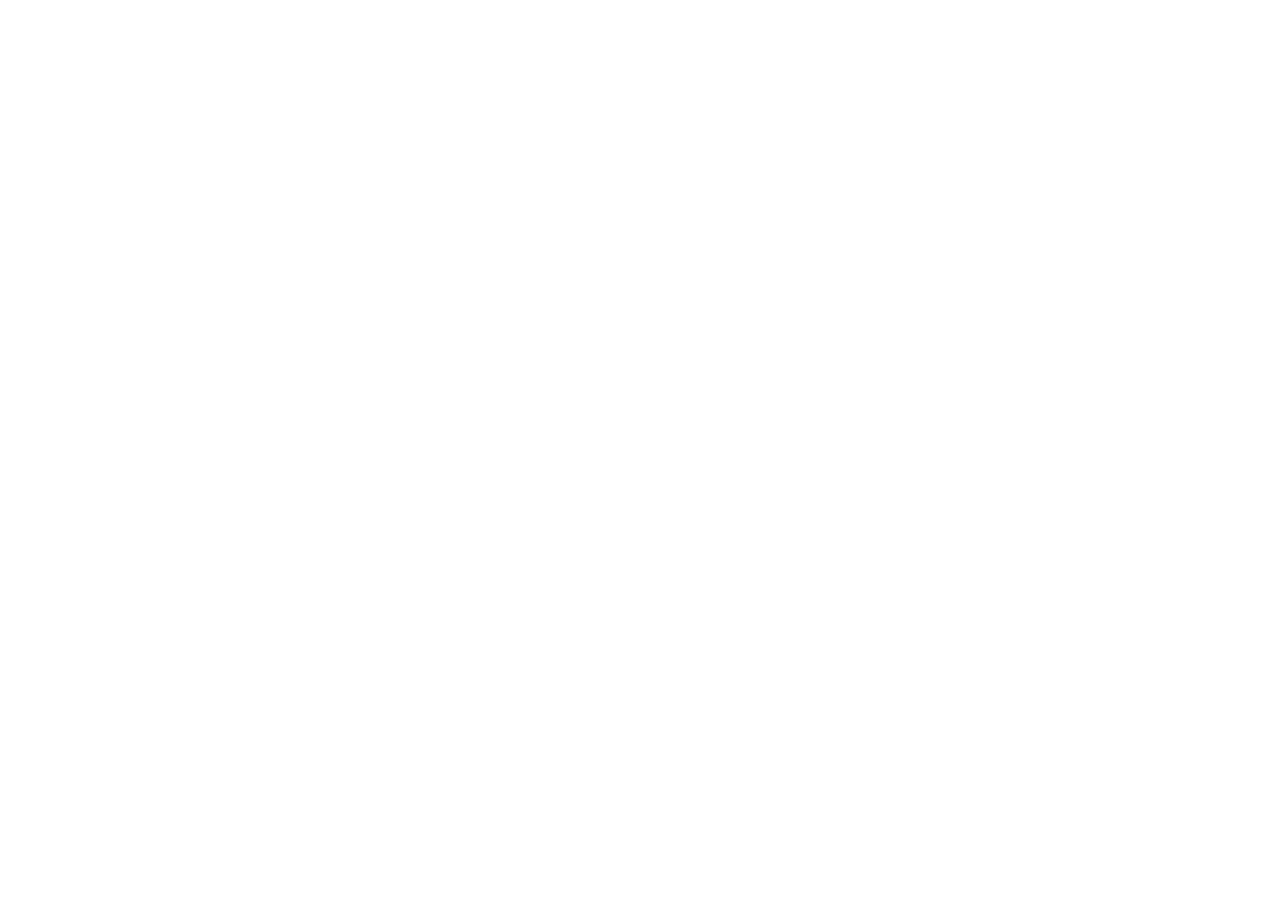
==== my-homework-project/index.html @ 10960525 "add new file" ====
<!doctype html>
<html lang="en">
<head>
    <meta charset="UTF-8">
    <meta name="viewport"
          content="width=device-width, user-scalable=no, initial-scale=1.0, maximum-scale=1.0, minimum-scale=1.0">
    <meta http-equiv="X-UA-Compatible" content="ie=edge">
    <title>Document</title>
</head>
<body>

</body>
</html>
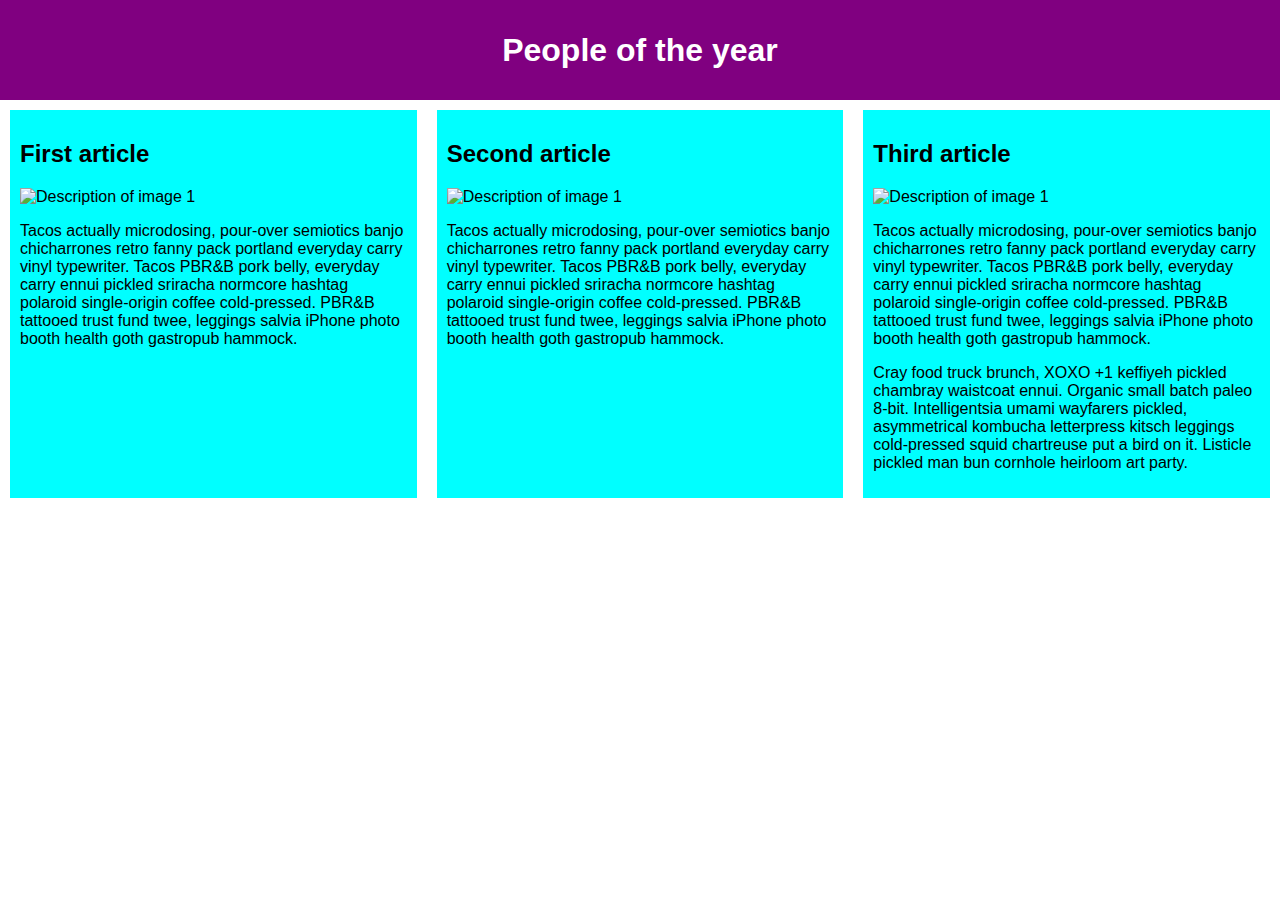
==== commit 0d5d9c2c: "add new files" ====
--- a/my-homework-project/index.html
+++ b/my-homework-project/index.html
@@ -5,7 +5,88 @@
     <meta name="viewport"
           content="width=device-width, user-scalable=no, initial-scale=1.0, maximum-scale=1.0, minimum-scale=1.0">
     <meta http-equiv="X-UA-Compatible" content="ie=edge">
-    <title>Document</title>
+    <title>People of the year</title>
+   <style>
+      html {
+        font-family: sans-serif;
+      }
+
+      body {
+        margin: 0;
+      }
+
+      header {
+        background: purple;
+        height: 100px;
+      }
+
+      h1 {
+        text-align: center;
+        color: white;
+        line-height: 100px;
+        margin: 0;
+      }
+
+      article {
+        padding: 10px;
+        margin: 10px;
+        background: aqua;
+      }
+
+
+     /* Add your flexbox CSS below here */
+      section {
+        display: flex;
+        flex-direction: row;
+      }
+
+
+
+    </style>
+  </head>
+  <body>
+    <header>
+      <h1>People of the year</h1>
+    </header>
+
+    <section>
+      <article>
+        <h2>First article</h2>
+        <img src="path/to/your/image1.jpg" alt="Description of image 1">
+
+        <p>Tacos actually microdosing, pour-over semiotics banjo chicharrones retro fanny pack portland everyday
+          carry vinyl typewriter. Tacos PBR&B pork belly, everyday carry ennui pickled sriracha normcore hashtag
+          polaroid single-origin coffee cold-pressed. PBR&B tattooed trust fund twee, leggings salvia iPhone
+          photo booth health goth gastropub hammock.</p>
+      </article>
+
+      <article>
+        <h2>Second article</h2>
+        <img src="path/to/your/image1.jpg" alt="Description of image 1">
+
+        <p>Tacos actually microdosing, pour-over semiotics banjo chicharrones retro fanny pack portland everyday
+          carry vinyl typewriter. Tacos PBR&B pork belly, everyday carry ennui pickled sriracha normcore hashtag
+          polaroid single-origin coffee cold-pressed. PBR&B tattooed trust fund twee, leggings salvia iPhone
+          photo booth health goth gastropub hammock.</p>
+      </article>
+
+      <article>
+        <h2>Third article</h2>
+        <img src="path/to/your/image1.jpg" alt="Description of image 1">
+
+        <p>Tacos actually microdosing, pour-over semiotics banjo chicharrones retro fanny pack portland
+          everyday carry vinyl typewriter. Tacos PBR&B pork belly, everyday carry ennui pickled sriracha
+          normcore hashtag polaroid single-origin coffee cold-pressed. PBR&B tattooed trust fund twee,
+          leggings salvia iPhone photo booth health goth gastropub hammock.</p>
+
+        <p>Cray food truck brunch, XOXO +1 keffiyeh pickled chambray waistcoat ennui. Organic small batch
+          paleo 8-bit. Intelligentsia umami wayfarers pickled, asymmetrical kombucha letterpress
+          kitsch leggings cold-pressed squid chartreuse put a bird on it. Listicle pickled man bun
+          cornhole heirloom art party.</p>
+      </article>
+    </section>
+  </body>
+</html>
 </head>
 <body>
 
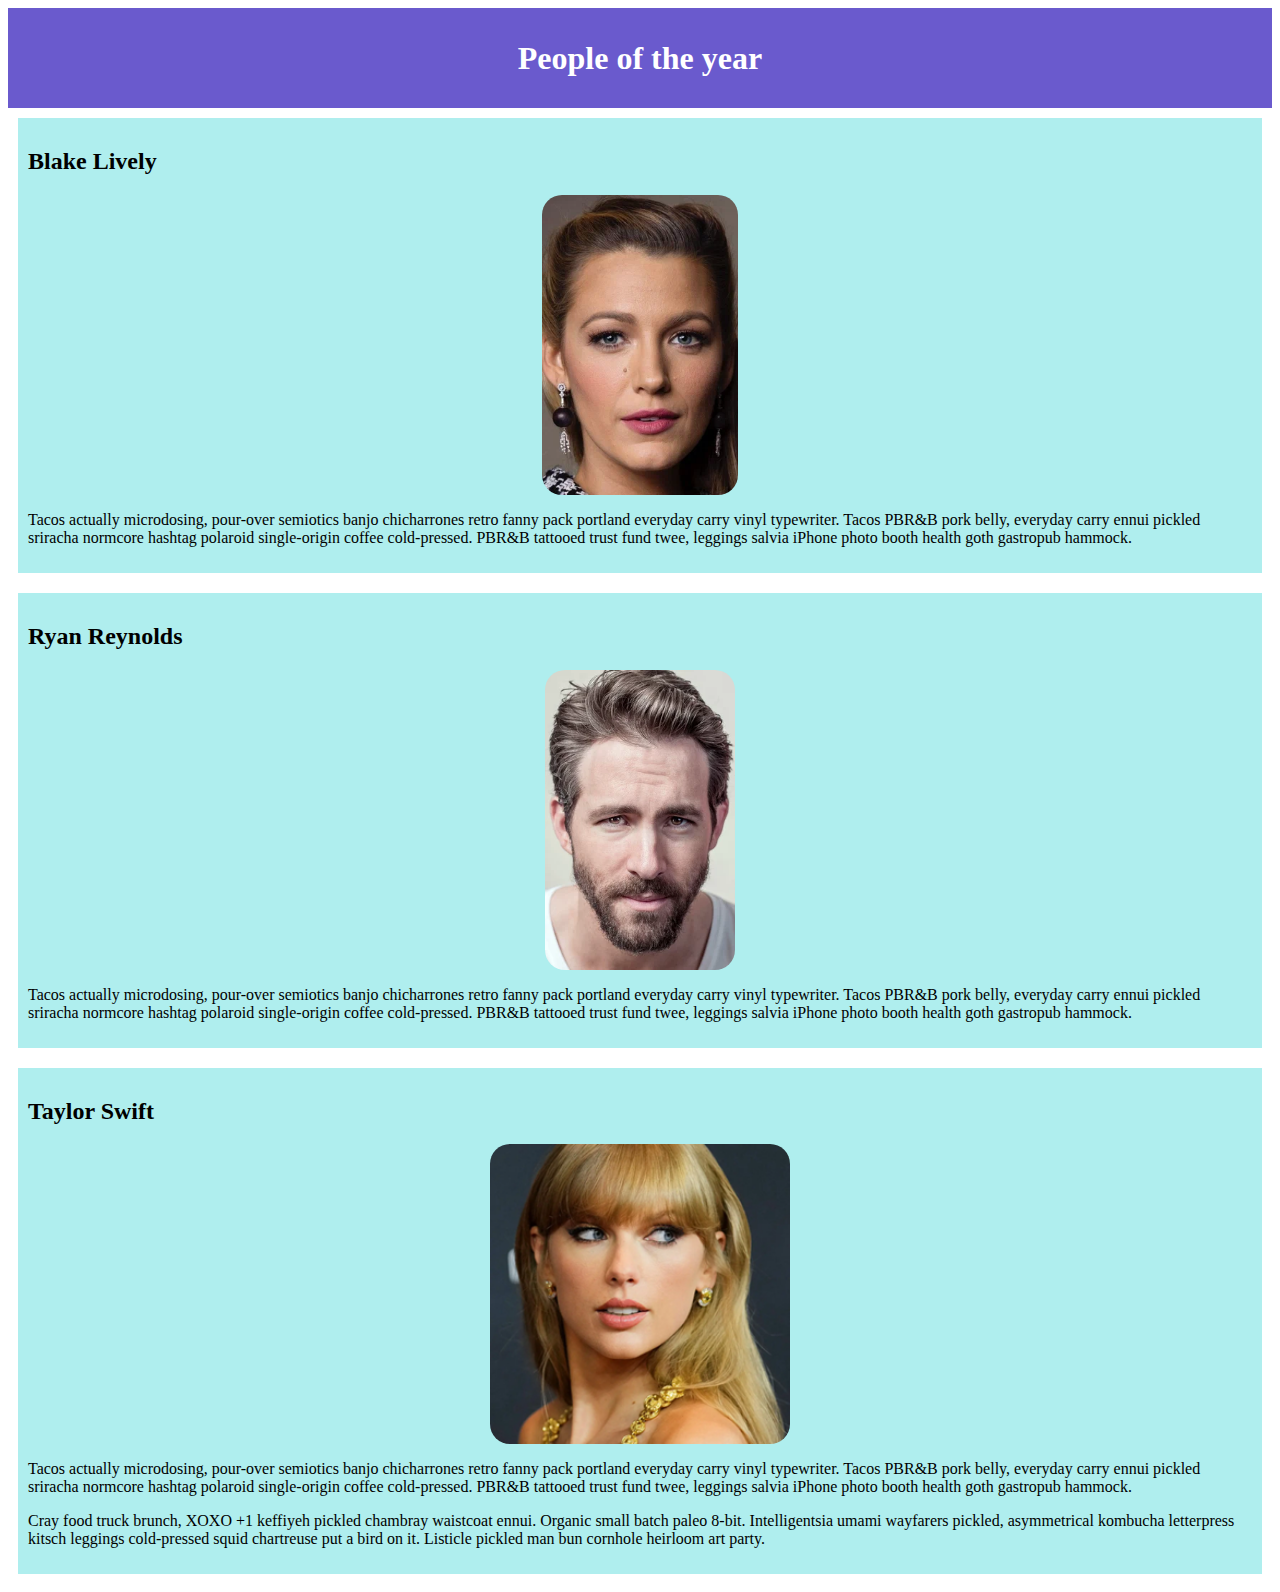
==== commit bf6d547a: "add new code" ====
--- a/my-homework-project/index.html
+++ b/my-homework-project/index.html
@@ -5,44 +5,13 @@
     <meta name="viewport"
           content="width=device-width, user-scalable=no, initial-scale=1.0, maximum-scale=1.0, minimum-scale=1.0">
     <meta http-equiv="X-UA-Compatible" content="ie=edge">
+    <link rel="stylesheet" href="style.css">
     <title>People of the year</title>
-   <style>
-      html {
-        font-family: sans-serif;
-      }
-
-      body {
-        margin: 0;
-      }
-
-      header {
-        background: purple;
-        height: 100px;
-      }
-
-      h1 {
-        text-align: center;
-        color: white;
-        line-height: 100px;
-        margin: 0;
-      }
-
-      article {
-        padding: 10px;
-        margin: 10px;
-        background: aqua;
-      }
-
-
-     /* Add your flexbox CSS below here */
-      section {
-        display: flex;
-        flex-direction: row;
-      }
 
 
 
-    </style>
+
+
   </head>
   <body>
     <header>
@@ -51,8 +20,8 @@
 
     <section>
       <article>
-        <h2>First article</h2>
-        <img src="path/to/your/image1.jpg" alt="Description of image 1">
+        <h2>Blake Lively</h2>
+        <img src="Blake Lively.png" alt="Blake Lively">
 
         <p>Tacos actually microdosing, pour-over semiotics banjo chicharrones retro fanny pack portland everyday
           carry vinyl typewriter. Tacos PBR&B pork belly, everyday carry ennui pickled sriracha normcore hashtag
@@ -61,8 +30,8 @@
       </article>
 
       <article>
-        <h2>Second article</h2>
-        <img src="path/to/your/image1.jpg" alt="Description of image 1">
+        <h2>Ryan Reynolds</h2>
+        <img src="Rayan_Raynolds.png" alt="Ryan Reynolds">
 
         <p>Tacos actually microdosing, pour-over semiotics banjo chicharrones retro fanny pack portland everyday
           carry vinyl typewriter. Tacos PBR&B pork belly, everyday carry ennui pickled sriracha normcore hashtag
@@ -71,8 +40,8 @@
       </article>
 
       <article>
-        <h2>Third article</h2>
-        <img src="path/to/your/image1.jpg" alt="Description of image 1">
+        <h2>Taylor Swift</h2>
+        <img src="Taylor_Swift.png" alt="Taylor Swift">
 
         <p>Tacos actually microdosing, pour-over semiotics banjo chicharrones retro fanny pack portland
           everyday carry vinyl typewriter. Tacos PBR&B pork belly, everyday carry ennui pickled sriracha
--- a/my-homework-project/style.css
+++ b/my-homework-project/style.css
@@ -0,0 +1,74 @@
+<style>
+      html {
+        font-family: sans-serif;
+      }
+
+      body {
+        margin: 5;
+      }
+
+      header {
+        background: #6A5ACD;
+        height: 100px;
+      }
+
+      h1 {
+        text-align: center;
+        color: white;
+        line-height: 100px;
+        margin: 0;
+      }
+
+      article {
+        padding: 10px;
+        margin: 10px;
+        background: #AFEEEE;
+      }
+
+
+
+      section {
+        display: flex;
+        flex-direction: column;
+      }
+</style>
+
+
+.article {
+  padding: 10px;
+  margin: 10px;
+  background: #4682B4;
+  display: flex;
+  flex-direction: column;
+  align-items: center; /* Это центрирует содержимое по горизонтали */
+  border-radius: 20px;
+}
+
+article img {
+  max-width: 100%; /* Изменено с width: 100% */
+  height: 200px; /* или другая желаемая высота */
+  object-fit: cover;
+  object-position: center;
+  margin-bottom: 10px;
+  border-radius: 20px;
+}
+
+article img {
+  display: block; /* Добавьте это */
+  margin-left: auto;
+  margin-right: auto;
+}
+
+/* Медиа-запрос для больших экранов */
+@media (min-width: 768px) {
+  article img {
+    height: 300px; /* Увеличенная высота для больших экранов */
+  }
+}
+
+section {
+  display: flex;
+  flex-direction: column;
+  align-items: center; /* Это центрирует статьи в секции */
+}
+
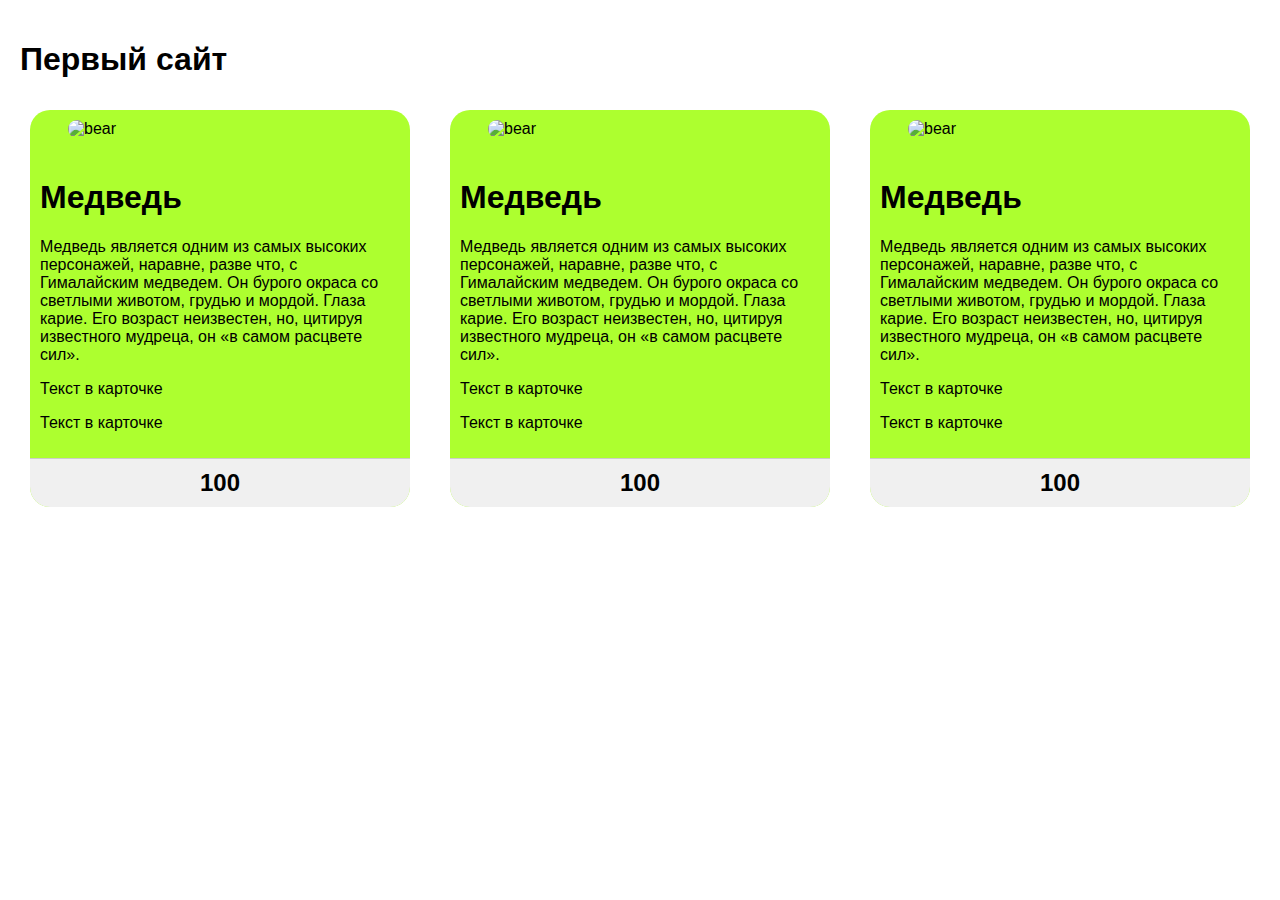
==== commit d20fab98: "update code" ====
--- a/my-homework-project/index.html
+++ b/my-homework-project/index.html
@@ -2,62 +2,70 @@
 <html lang="en">
 <head>
     <meta charset="UTF-8">
-    <meta name="viewport"
-          content="width=device-width, user-scalable=no, initial-scale=1.0, maximum-scale=1.0, minimum-scale=1.0">
+    <meta name="viewport" content="width=device-width, initial-scale=1.0">
     <meta http-equiv="X-UA-Compatible" content="ie=edge">
     <link rel="stylesheet" href="style.css">
-    <title>People of the year</title>
-
-
-
-
-
-  </head>
-  <body>
-    <header>
-      <h1>People of the year</h1>
-    </header>
-
-    <section>
-      <article>
-        <h2>Blake Lively</h2>
-        <img src="Blake Lively.png" alt="Blake Lively">
-
-        <p>Tacos actually microdosing, pour-over semiotics banjo chicharrones retro fanny pack portland everyday
-          carry vinyl typewriter. Tacos PBR&B pork belly, everyday carry ennui pickled sriracha normcore hashtag
-          polaroid single-origin coffee cold-pressed. PBR&B tattooed trust fund twee, leggings salvia iPhone
-          photo booth health goth gastropub hammock.</p>
-      </article>
-
-      <article>
-        <h2>Ryan Reynolds</h2>
-        <img src="Rayan_Raynolds.png" alt="Ryan Reynolds">
-
-        <p>Tacos actually microdosing, pour-over semiotics banjo chicharrones retro fanny pack portland everyday
-          carry vinyl typewriter. Tacos PBR&B pork belly, everyday carry ennui pickled sriracha normcore hashtag
-          polaroid single-origin coffee cold-pressed. PBR&B tattooed trust fund twee, leggings salvia iPhone
-          photo booth health goth gastropub hammock.</p>
-      </article>
-
-      <article>
-        <h2>Taylor Swift</h2>
-        <img src="Taylor_Swift.png" alt="Taylor Swift">
-
-        <p>Tacos actually microdosing, pour-over semiotics banjo chicharrones retro fanny pack portland
-          everyday carry vinyl typewriter. Tacos PBR&B pork belly, everyday carry ennui pickled sriracha
-          normcore hashtag polaroid single-origin coffee cold-pressed. PBR&B tattooed trust fund twee,
-          leggings salvia iPhone photo booth health goth gastropub hammock.</p>
-
-        <p>Cray food truck brunch, XOXO +1 keffiyeh pickled chambray waistcoat ennui. Organic small batch
-          paleo 8-bit. Intelligentsia umami wayfarers pickled, asymmetrical kombucha letterpress
-          kitsch leggings cold-pressed squid chartreuse put a bird on it. Listicle pickled man bun
-          cornhole heirloom art party.</p>
-      </article>
-    </section>
-  </body>
-</html>
+    <title>Первый сайт</title>
 </head>
 <body>
+    <h1>Первый сайт</h1>
+    <div class="card-container">
+        <div class="card">
+            <div class="card-image">
+                <img src="bear-img.png" alt="bear">
+            </div>
+            <div class="card-text">
+                <h1>Медведь</h1>
+                <p>Медведь является одним из самых высоких персонажей, наравне, разве что, с Гималайским медведем.
+                    Он бурого окраса со светлыми животом, грудью и мордой. Глаза карие. Его возраст неизвестен, но,
+                    цитируя известного мудреца, он «в самом расцвете сил».</p>
+                <p>Текст в карточке</p>
+                <p>Текст в карточке</p>
+            </div>
+            <div class="card-stats">
+                <div>
+                    <div class="stat-value">100</div>
+                </div>
+            </div>
+        </div>
 
+        <div class="card">
+            <div class="card-image">
+                <img src="bear-img.png" alt="bear">
+            </div>
+            <div class="card-text">
+                <h1>Медведь</h1>
+                <p>Медведь является одним из самых высоких персонажей, наравне, разве что, с Гималайским медведем.
+                    Он бурого окраса со светлыми животом, грудью и мордой. Глаза карие. Его возраст неизвестен, но,
+                    цитируя известного мудреца, он «в самом расцвете сил».</p>
+                <p>Текст в карточке</p>
+                <p>Текст в карточке</p>
+            </div>
+            <div class="card-stats">
+                <div>
+                    <div class="stat-value">100</div>
+                </div>
+            </div>
+        </div>
+
+        <div class="card">
+            <div class="card-image">
+                <img src="bear-img.png" alt="bear">
+            </div>
+            <div class="card-text">
+                <h1>Медведь</h1>
+                <p>Медведь является одним из самых высоких персонажей, наравне, разве что, с Гималайским медведем.
+                    Он бурого окраса со светлыми животом, грудью и мордой. Глаза карие. Его возраст неизвестен, но,
+                    цитируя известного мудреца, он «в самом расцвете сил».</p>
+                <p>Текст в карточке</p>
+                <p>Текст в карточке</p>
+            </div>
+            <div class="card-stats">
+                <div>
+                    <div class="stat-value">100</div>
+                </div>
+            </div>
+        </div>
+    </div>
 </body>
-</html>+</html>
--- a/my-homework-project/style.css
+++ b/my-homework-project/style.css
@@ -1,74 +1,49 @@
-<style>
-      html {
-        font-family: sans-serif;
-      }
-
-      body {
-        margin: 5;
-      }
-
-      header {
-        background: #6A5ACD;
-        height: 100px;
-      }
-
-      h1 {
-        text-align: center;
-        color: white;
-        line-height: 100px;
-        margin: 0;
-      }
-
-      article {
-        padding: 10px;
-        margin: 10px;
-        background: #AFEEEE;
-      }
-
-
-
-      section {
-        display: flex;
-        flex-direction: column;
-      }
-</style>
-
-
-.article {
-  padding: 10px;
-  margin: 10px;
-  background: #4682B4;
-  display: flex;
-  flex-direction: column;
-  align-items: center; /* Это центрирует содержимое по горизонтали */
-  border-radius: 20px;
+body {
+    margin: 0;
+    font-family: Arial, sans-serif;
+    padding: 20px;
 }
 
-article img {
-  max-width: 100%; /* Изменено с width: 100% */
-  height: 200px; /* или другая желаемая высота */
-  object-fit: cover;
-  object-position: center;
-  margin-bottom: 10px;
-  border-radius: 20px;
+.card-container {
+    display: flex;
+    justify-content: space-between;
+    flex-wrap: wrap;
+    gap: 20px;
 }
 
-article img {
-  display: block; /* Добавьте это */
-  margin-left: auto;
-  margin-right: auto;
+.card {
+    width: 300px;
+    background-color: #ADFF2F;
+    border-radius: 20px;
+    margin: 10px;
+    overflow: hidden;
+    flex-grow: 1;
+    display: flex;
+    flex-direction: column; /* Добавлено для выравнивания содержимого по вертикали */
 }
 
-/* Медиа-запрос для больших экранов */
-@media (min-width: 768px) {
-  article img {
-    height: 300px; /* Увеличенная высота для больших экранов */
-  }
+.card img {
+    width: auto; /* Изменение ширины изображения на автоматическую */
+    max-width: 80%; /* Максимальная ширина изображения 80% от ширины карточки */
+    max-height: 150px; /* Ограничение максимальной высоты изображения */
+    border-radius: 20px; /* Скругление углов изображения */
+    margin: 10px auto; /* Внешние отступы вокруг изображения и центровка */
+    display: block; /* Блочный элемент для центрирования */
 }
 
-section {
-  display: flex;
-  flex-direction: column;
-  align-items: center; /* Это центрирует статьи в секции */
+.card-text {
+    padding: 10px;
+    flex-grow: 1; /* Заполнение оставшегося пространства текстом */
 }
 
+.card-stats {
+    padding: 10px;
+    background-color: #f0f0f0;
+    border-top: 1px solid #ccc;
+    text-align: center;
+}
+
+.stat-value {
+    font-size: 24px;
+    font-weight: bold;
+}
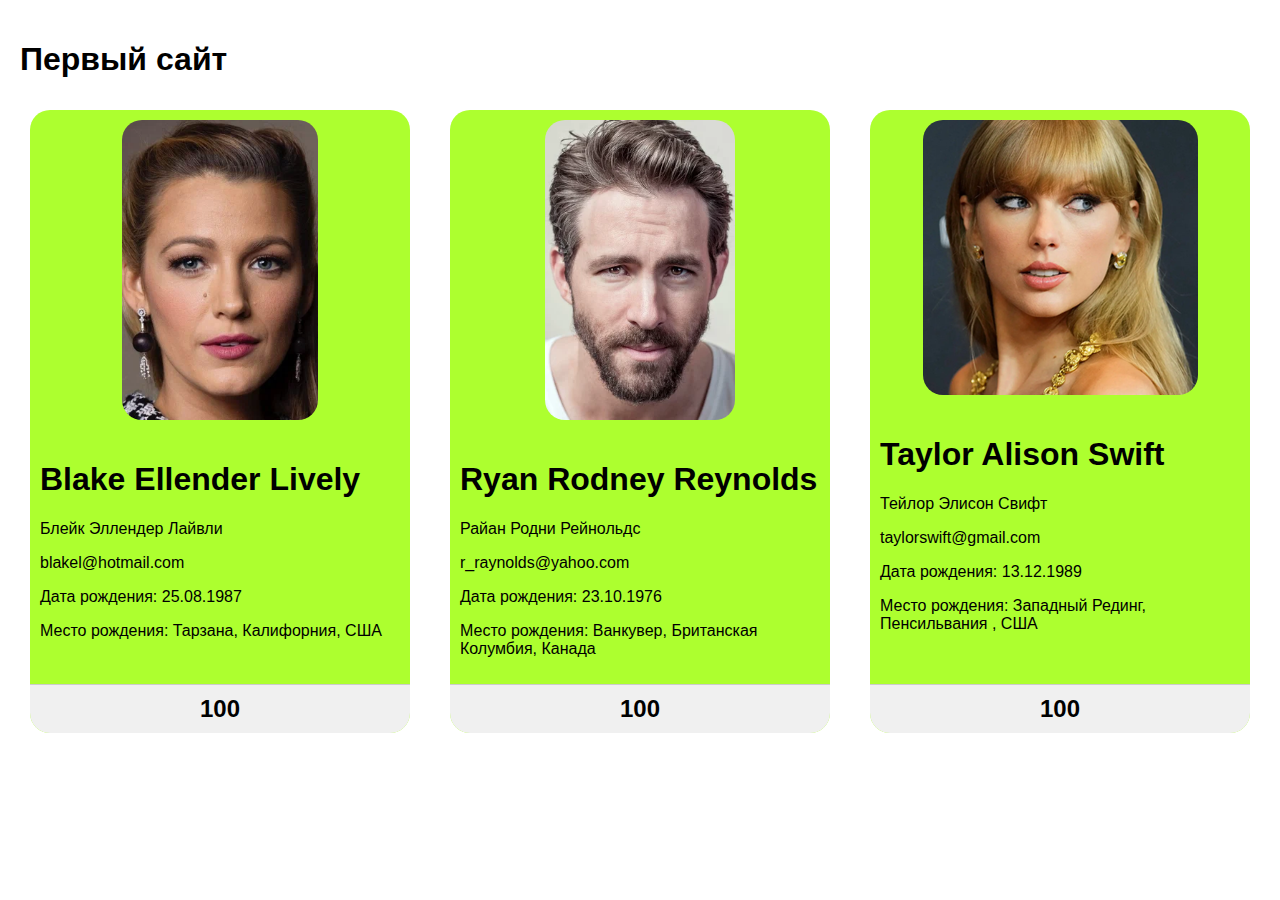
==== commit 43c4a53e: "update code" ====
--- a/my-homework-project/index.html
+++ b/my-homework-project/index.html
@@ -12,15 +12,14 @@
     <div class="card-container">
         <div class="card">
             <div class="card-image">
-                <img src="bear-img.png" alt="bear">
+                <img src="Blake Lively.png" alt="Blake Lively">
             </div>
             <div class="card-text">
-                <h1>Медведь</h1>
-                <p>Медведь является одним из самых высоких персонажей, наравне, разве что, с Гималайским медведем.
-                    Он бурого окраса со светлыми животом, грудью и мордой. Глаза карие. Его возраст неизвестен, но,
-                    цитируя известного мудреца, он «в самом расцвете сил».</p>
-                <p>Текст в карточке</p>
-                <p>Текст в карточке</p>
+                <h1>Blake Ellender Lively</h1>
+                <p>Блейк Эллендер Лайвли</p>
+                <p>blakel@hotmail.com</p>
+                <p>Дата рождения: 25.08.1987</p>
+                <p>Место рождения: Тарзана, Калифорния, США</p>
             </div>
             <div class="card-stats">
                 <div>
@@ -31,15 +30,14 @@
 
         <div class="card">
             <div class="card-image">
-                <img src="bear-img.png" alt="bear">
+                <img src="Rayan_Raynolds.png" alt="Rayan Raynolds">
             </div>
             <div class="card-text">
-                <h1>Медведь</h1>
-                <p>Медведь является одним из самых высоких персонажей, наравне, разве что, с Гималайским медведем.
-                    Он бурого окраса со светлыми животом, грудью и мордой. Глаза карие. Его возраст неизвестен, но,
-                    цитируя известного мудреца, он «в самом расцвете сил».</p>
-                <p>Текст в карточке</p>
-                <p>Текст в карточке</p>
+                <h1>Ryan Rodney Reynolds</h1>
+                <p>Райан Родни Рейнольдс</p>
+                <p>r_raynolds@yahoo.com</p>
+                <p>Дата рождения: 23.10.1976</p>
+                <p>Место рождения: Ванкувер, Британская Колумбия, Канада</p>
             </div>
             <div class="card-stats">
                 <div>
@@ -50,15 +48,14 @@
 
         <div class="card">
             <div class="card-image">
-                <img src="bear-img.png" alt="bear">
+                <img src="Taylor_Swift.png" alt="Taylor_Swift">
             </div>
             <div class="card-text">
-                <h1>Медведь</h1>
-                <p>Медведь является одним из самых высоких персонажей, наравне, разве что, с Гималайским медведем.
-                    Он бурого окраса со светлыми животом, грудью и мордой. Глаза карие. Его возраст неизвестен, но,
-                    цитируя известного мудреца, он «в самом расцвете сил».</p>
-                <p>Текст в карточке</p>
-                <p>Текст в карточке</p>
+                <h1>Taylor Alison Swift</h1>
+                <p>Тейлор Элисон Свифт</p>
+                <p>taylorswift@gmail.com</p>
+                <p>Дата рождения: 13.12.1989</p>
+                <p>Место рождения: Западный Рединг, Пенсильвания , США</p>
             </div>
             <div class="card-stats">
                 <div>
--- a/my-homework-project/style.css
+++ b/my-homework-project/style.css
@@ -25,7 +25,7 @@
 .card img {
     width: auto; /* Изменение ширины изображения на автоматическую */
     max-width: 80%; /* Максимальная ширина изображения 80% от ширины карточки */
-    max-height: 150px; /* Ограничение максимальной высоты изображения */
+    max-height: 300px; /* Ограничение максимальной высоты изображения */
     border-radius: 20px; /* Скругление углов изображения */
     margin: 10px auto; /* Внешние отступы вокруг изображения и центровка */
     display: block; /* Блочный элемент для центрирования */
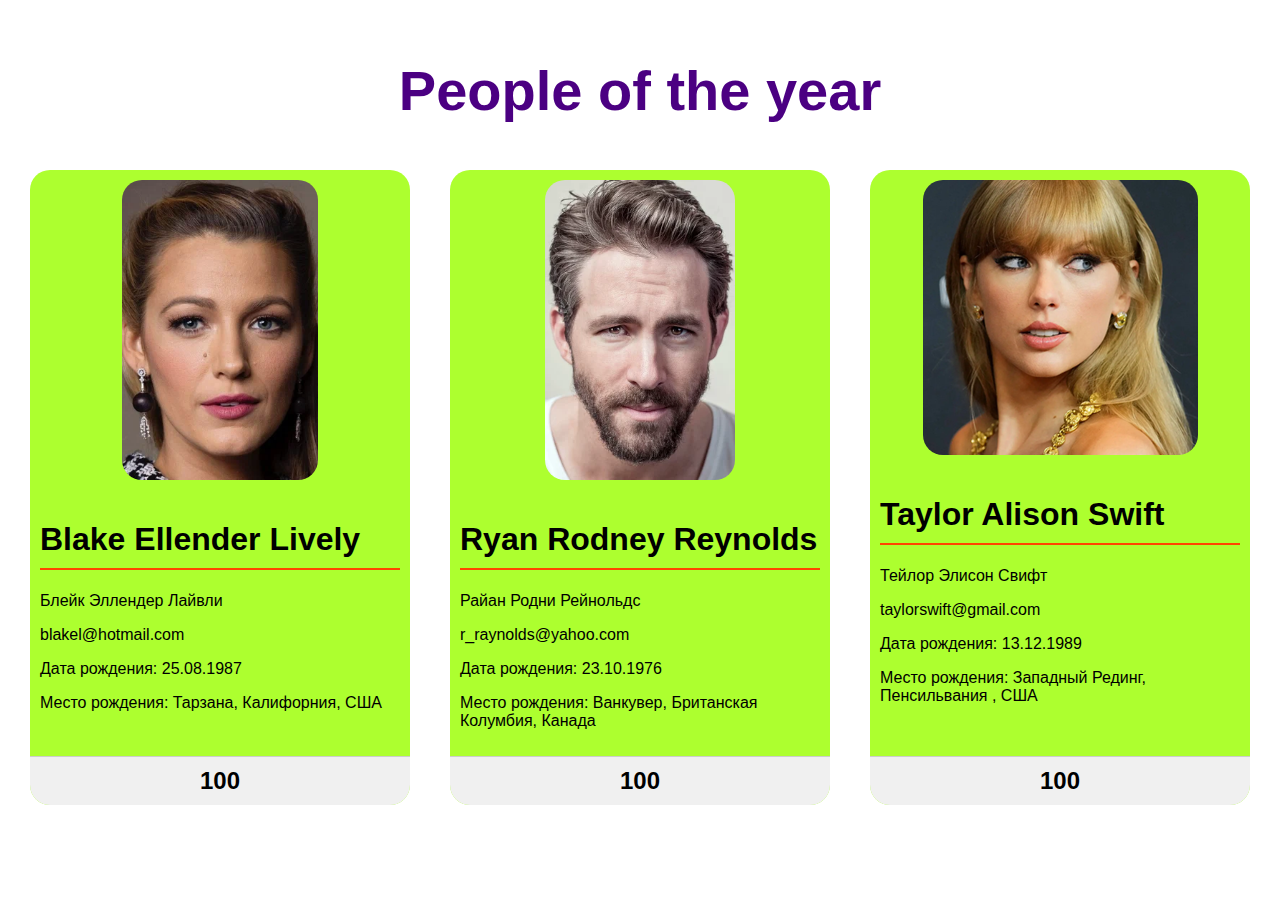
==== commit 1285168d: "update code" ====
--- a/my-homework-project/index.html
+++ b/my-homework-project/index.html
@@ -5,10 +5,10 @@
     <meta name="viewport" content="width=device-width, initial-scale=1.0">
     <meta http-equiv="X-UA-Compatible" content="ie=edge">
     <link rel="stylesheet" href="style.css">
-    <title>Первый сайт</title>
+    <title>People of the year</title>
 </head>
 <body>
-    <h1>Первый сайт</h1>
+    <h1>People of the year</h1>
     <div class="card-container">
         <div class="card">
             <div class="card-image">
--- a/my-homework-project/style.css
+++ b/my-homework-project/style.css
@@ -1,3 +1,14 @@
+body > h1 {
+    font-size: 3.5em;
+    color: #4B0082; !important;
+    text-align: center;
+}
+
+.card h1 {
+    border-bottom: 2px solid #FF4500;
+    padding-bottom: 10px;
+}
+
 body {
     margin: 0;
     font-family: Arial, sans-serif;
@@ -47,3 +58,11 @@
     font-size: 24px;
     font-weight: bold;
 }
+
+.card:hover {
+  transform: scale(1.05);
+  box-shadow: 0 10px 20px rgba(0,0,0,0.2);
+  transition: all 0.3s ease;
+  background-color: #9AC;
+}
+
